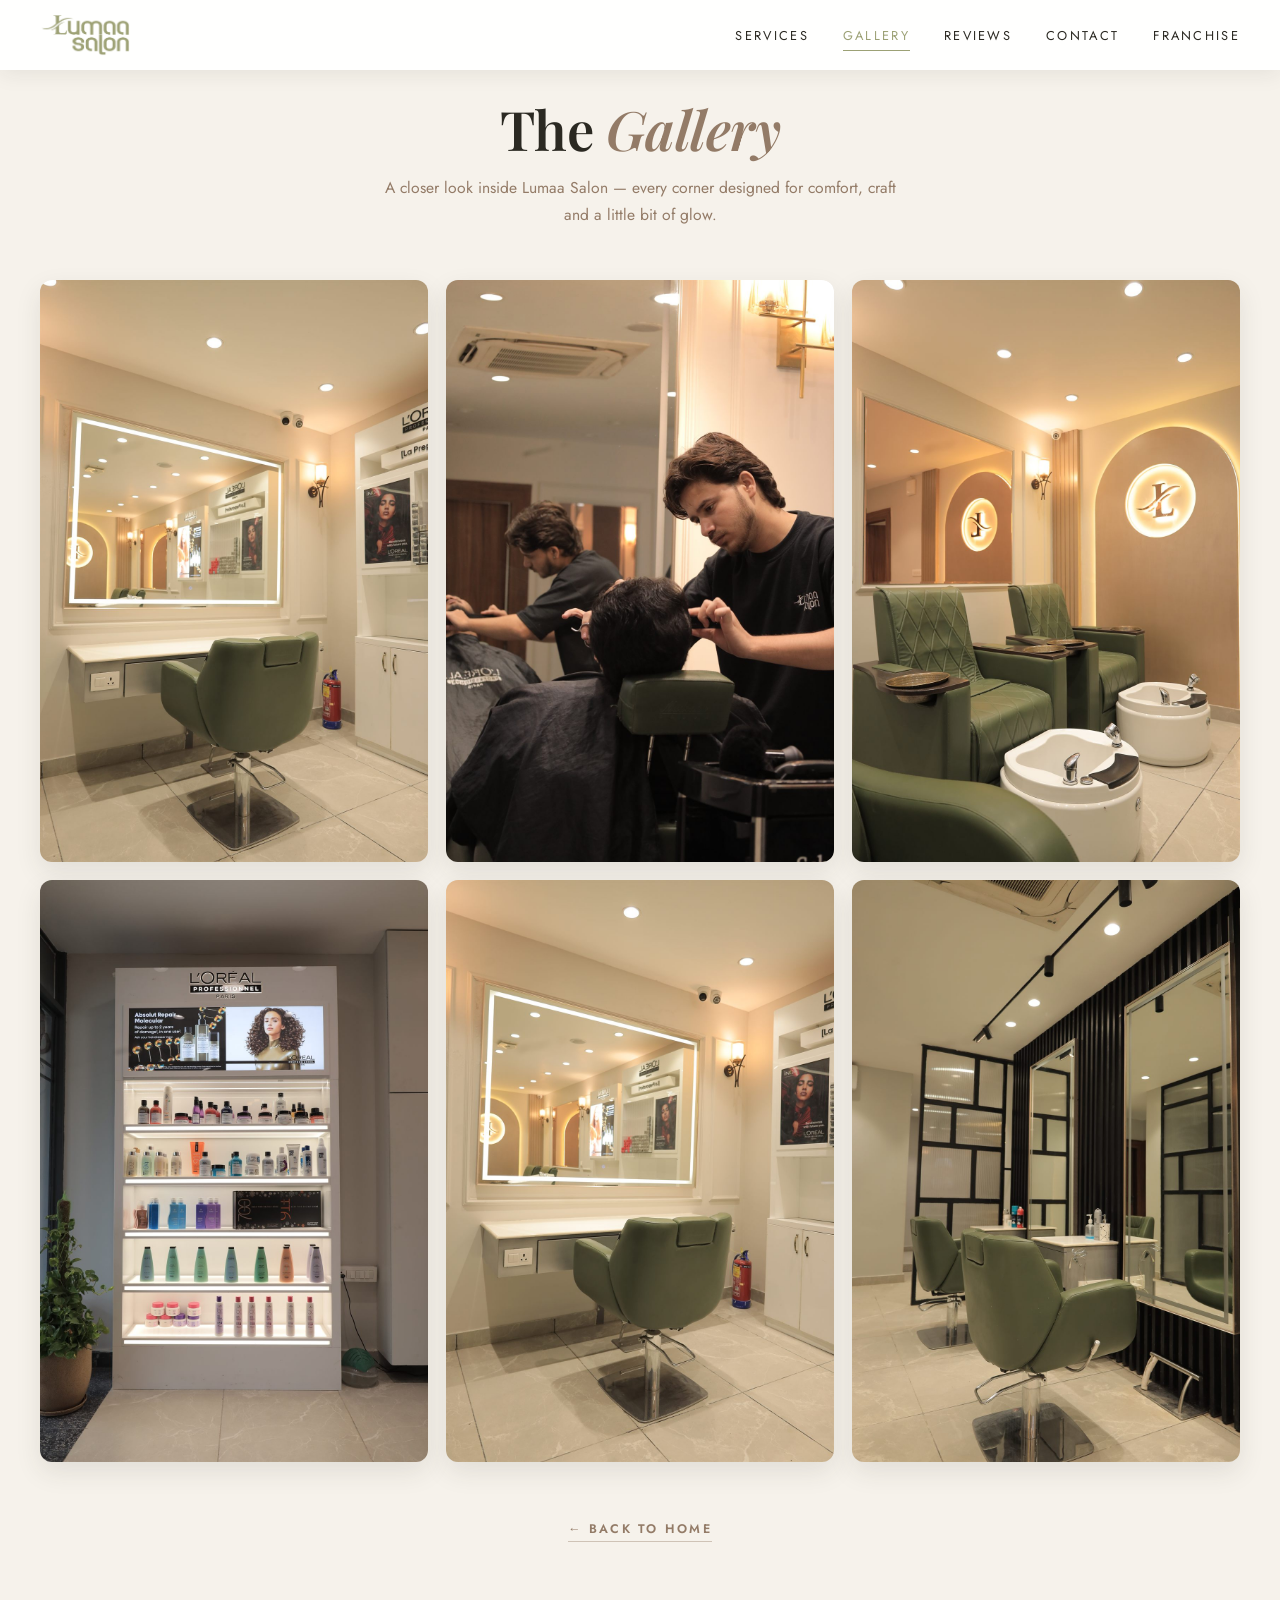
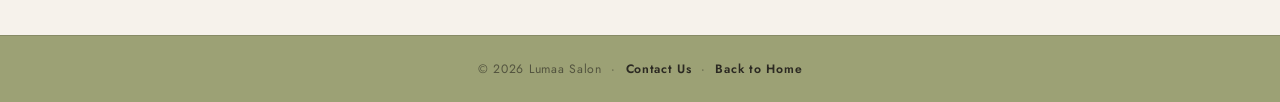
==== gallery.html @ e1a44ad6 "Add files via upload" ====
<!DOCTYPE html>
<html lang="en">
<head>
  <meta charset="UTF-8" />
  <meta name="viewport" content="width=device-width, initial-scale=1.0" />
  <title>Gallery — Lumaa Salon</title>
  <meta name="description" content="Step inside Lumaa Salon — our styling floor, wash lounge, product bar, grooming studio and relaxation spaces." />
  <link rel="icon" type="image/webp" href="images/lumaa-logo-white.webp" />
  <link rel="preconnect" href="https://fonts.googleapis.com" />
  <link rel="preconnect" href="https://fonts.gstatic.com" crossorigin />
  <link href="https://fonts.googleapis.com/css2?family=Cormorant+Garamond:ital,wght@0,400;0,600;1,500&family=Playfair+Display:ital,wght@0,600;1,700&family=Jost:wght@300;400;600&display=swap" rel="stylesheet" />
  <style>
    *, *::before, *::after { box-sizing: border-box; margin: 0; padding: 0; }

    :root {
      --cream: #EED9BF;
      --sage:  #9CA175;
      --offwhite: #F6F2EB;
      --earth: #937B67;
      --deep:  #2E3326;
      --ink:   #2B2922;
      --white: #FFFFFF;
      --cream-rgb: 238, 217, 191;
      --sage-rgb:  156, 161, 117;
      --earth-rgb: 147, 123, 103;
      --deep-rgb:  46, 51, 38;
      --ink-rgb:   43, 41, 34;
      --serif:   'Playfair Display', serif;
      --display: 'Cormorant Garamond', serif;
      --sans:    'Jost', sans-serif;
    }

    html { scroll-behavior: smooth; }
    body { font-family: var(--sans); background: var(--offwhite); color: var(--ink); -webkit-font-smoothing: antialiased; }
    a { text-decoration: none; color: inherit; }
    img { display: block; max-width: 100%; }

    /* ── NAVBAR (solid, light) ── */
    .navbar {
      position: fixed; inset: 0 0 auto 0; z-index: 50;
      display: flex; align-items: center; justify-content: space-between;
      padding: 14px 40px;
      background: rgba(255,255,255,0.95);
      backdrop-filter: blur(10px);
      box-shadow: 0 4px 20px rgba(var(--ink-rgb), 0.08);
    }
    .brand { display: inline-flex; align-items: center; }
    .logo { height: 42px; width: auto; }
    .nav-links { display: flex; gap: 34px; }
    .nav-links a {
      color: var(--ink); font-size: 0.8rem; letter-spacing: 0.18em;
      text-transform: uppercase; font-weight: 400;
      position: relative; padding: 4px 0; transition: color 0.2s ease;
    }
    .nav-links a::after {
      content: ''; position: absolute; left: 0; bottom: -2px;
      width: 0; height: 1px; background: var(--sage);
      transition: width 0.3s ease;
    }
    .nav-links a:hover::after, .nav-links a.active::after { width: 100%; }
    .nav-links a:hover, .nav-links a.active { color: var(--sage); }
    .hamburger {
      display: none; flex-direction: column; gap: 5px;
      background: none; border: 0; cursor: pointer; padding: 6px;
    }
    .hamburger span { width: 24px; height: 2px; background: var(--ink); transition: transform 0.3s ease, opacity 0.3s ease; }
    .hamburger.active span:nth-child(1) { transform: translateY(7px) rotate(45deg); }
    .hamburger.active span:nth-child(2) { opacity: 0; }
    .hamburger.active span:nth-child(3) { transform: translateY(-7px) rotate(-45deg); }

    /* ── SLIM INTRO ── */
    .gallery-hero { text-align: center; padding: 100px 24px 6px; }
    .gallery-hero .eyebrow {
      font-family: var(--sans); text-transform: uppercase;
      letter-spacing: 0.34em; font-size: 0.7rem; font-weight: 600;
      color: var(--earth); margin-bottom: 14px;
    }
    .gallery-hero h1 {
      font-family: var(--serif); font-weight: 600;
      font-size: clamp(2.1rem, 5vw, 3.4rem);
      color: var(--ink); letter-spacing: -0.01em; line-height: 1.05;
    }
    .gallery-hero h1 em { font-style: italic; color: var(--earth); }
    .gallery-hero .rule { width: 46px; height: 2px; background: var(--sage); margin: 14px auto 0; opacity: 0.85; }
    .gallery-hero .sub { margin: 18px auto 0; max-width: 540px; font-size: 0.98rem; line-height: 1.7; color: var(--earth); }

    /* ── PHOTO GRID ── */
    .gallery-wrap { padding: 46px 40px 96px; }
    .gallery-inner { max-width: 1200px; margin: 0 auto; }
    .pg-grid { display: grid; grid-template-columns: repeat(3, 1fr); gap: 18px; }

    .pg-item {
      position: relative;
      aspect-ratio: 2 / 3;
      border-radius: 12px;
      overflow: hidden;
      cursor: pointer;
      background: #e9e3d9;
      box-shadow: 0 10px 26px rgba(var(--deep-rgb), 0.10);
      transition: transform 0.5s cubic-bezier(0.22, 1, 0.36, 1), box-shadow 0.5s cubic-bezier(0.22, 1, 0.36, 1);
    }
    .pg-item:hover { transform: translateY(-6px); box-shadow: 0 22px 48px rgba(var(--deep-rgb), 0.24); }
    .pg-item img { width: 100%; height: 100%; object-fit: cover; transition: transform 0.7s cubic-bezier(0.22, 1, 0.36, 1); }
    .pg-item:hover img { transform: scale(1.06); }
    .pg-scrim {
      position: absolute; inset: 0;
      background: linear-gradient(to top, rgba(var(--deep-rgb), 0.74) 0%, rgba(var(--deep-rgb), 0.14) 42%, rgba(var(--deep-rgb), 0) 66%);
      opacity: 0; transition: opacity 0.45s ease; pointer-events: none;
    }
    .pg-item:hover .pg-scrim { opacity: 1; }
    .pg-cap {
      position: absolute; left: 20px; right: 20px; bottom: 18px; z-index: 2;
      opacity: 0; transform: translateY(12px);
      transition: opacity 0.45s ease, transform 0.5s cubic-bezier(0.22, 1, 0.36, 1);
      pointer-events: none;
    }
    .pg-item:hover .pg-cap { opacity: 1; transform: none; }
    .pg-eyebrow { display: block; font-size: 0.62rem; letter-spacing: 0.26em; text-transform: uppercase; color: var(--cream); margin-bottom: 6px; }
    .pg-title { display: block; font-family: var(--serif); font-size: 1.18rem; color: var(--white); line-height: 1.2; }
    .pg-title::after { content: ''; display: block; width: 0; height: 2px; background: var(--sage); margin-top: 8px; transition: width 0.5s ease 0.05s; }
    .pg-item:hover .pg-title::after { width: 40px; }

    /* scroll-reveal */
    .reveal { opacity: 0; transform: translateY(34px); will-change: opacity, transform; transition: opacity 0.7s ease, transform 0.7s cubic-bezier(0.22, 1, 0.36, 1); }
    .reveal.is-visible { opacity: 1; transform: none; }

    .back-home { text-align: center; margin-top: 54px; }
    .back-home a {
      font-size: 0.78rem; letter-spacing: 0.18em; text-transform: uppercase;
      color: var(--earth); font-weight: 600; border-bottom: 1px solid rgba(var(--earth-rgb), 0.4);
      padding-bottom: 3px; transition: color 0.2s ease, border-color 0.2s ease;
    }
    .back-home a:hover { color: var(--sage); border-color: var(--sage); }

    /* ── LIGHTBOX ── */
    .lb {
      position: fixed; inset: 0; z-index: 100;
      display: none; align-items: center; justify-content: center;
      background: rgba(22, 24, 18, 0.93);
      -webkit-backdrop-filter: blur(6px); backdrop-filter: blur(6px);
      opacity: 0; transition: opacity 0.3s ease;
    }
    .lb.open { display: flex; opacity: 1; }
    .lb-stage { position: relative; max-width: 90vw; max-height: 84vh; display: flex; flex-direction: column; align-items: center; }
    .lb-img {
      max-width: 90vw; max-height: 78vh; width: auto; height: auto;
      border-radius: 10px; box-shadow: 0 24px 70px rgba(0,0,0,0.55);
      animation: lb-pop 0.35s cubic-bezier(0.22, 1, 0.36, 1);
    }
    @keyframes lb-pop { from { opacity: 0; transform: scale(0.965); } to { opacity: 1; transform: none; } }
    .lb-cap { margin-top: 16px; text-align: center; color: var(--white); }
    .lb-cap .pg-eyebrow { color: var(--cream); }
    .lb-cap .lb-title { font-family: var(--serif); font-size: 1.25rem; }
    .lb-count { margin-top: 4px; font-size: 0.74rem; letter-spacing: 0.14em; color: rgba(255,255,255,0.6); }
    .lb-btn {
      position: absolute; top: 50%; transform: translateY(-50%);
      width: 52px; height: 52px; border-radius: 50%;
      background: rgba(255,255,255,0.1); border: 1px solid rgba(255,255,255,0.25);
      color: var(--white); font-size: 1.5rem; line-height: 1; cursor: pointer;
      display: grid; place-items: center;
      transition: background 0.2s ease, transform 0.2s ease;
    }
    .lb-btn:hover { background: var(--sage); }
    .lb-prev { left: -70px; }
    .lb-next { right: -70px; }
    .lb-close {
      position: absolute; top: 22px; right: 26px;
      width: 46px; height: 46px; border-radius: 50%;
      background: rgba(255,255,255,0.1); border: 1px solid rgba(255,255,255,0.25);
      color: var(--white); font-size: 1.5rem; cursor: pointer;
      display: grid; place-items: center; transition: background 0.2s ease;
    }
    .lb-close:hover { background: var(--sage); }

    /* touch / no-hover: show captions by default */
    @media (hover: none) {
      .pg-scrim { opacity: 1; }
      .pg-cap { opacity: 1; transform: none; }
      .pg-title::after { width: 40px; }
    }

    /* ── RESPONSIVE ── */
    @media (max-width: 980px) {
      .navbar { padding: 12px 24px; }
      .gallery-wrap { padding: 40px 26px 84px; }
      .pg-grid { grid-template-columns: 1fr 1fr; gap: 14px; }
      .lb-prev { left: 8px; } .lb-next { right: 8px; }
    }
    @media (max-width: 640px) {
      .navbar { padding: 12px 16px; }
      .nav-links { display: none; flex-direction: column; gap: 0;
        position: absolute; top: 100%; left: 0; right: 0;
        background: #fff; box-shadow: 0 8px 24px rgba(43,41,34,0.1);
        max-height: 0; overflow: hidden; transition: max-height 0.35s ease; }
      .nav-links.open { display: flex; max-height: 360px; }
      .nav-links a { padding: 15px 24px; border-top: 1px solid rgba(43,41,34,0.07); }
      .hamburger { display: flex; }
      .gallery-hero { padding: 78px 16px 4px; }
      .gallery-wrap { padding: 32px 16px 68px; }
      .pg-grid { gap: 10px; }
      .lb-close { top: 14px; right: 14px; }
      .lb-btn { width: 42px; height: 42px; }
    }
  </style>
</head>
<body>

  <!-- ── NAVBAR ── -->
  <header class="navbar" id="navbar">
    <a href="index.html" class="brand">
      <img src="images/lumaa-logo-olive.webp" alt="Lumaa Salon" class="logo" />
    </a>
    <nav class="nav-links" id="navLinks">
      <a href="index.html#services">Services</a>
      <a href="gallery.html" class="active">Gallery</a>
      <a href="index.html#reviews">Reviews</a>
      <a href="index.html#contact">Contact</a>
      <a href="https://docs.google.com/forms/d/e/1FAIpQLScYBFybON-J7nFKHJC2IQqXxigCQ_ar4FxfF-Mzsk_BcsSYzg/viewform" target="_blank" rel="noopener">Franchise</a>
    </nav>
    <button class="hamburger" id="hamburger" aria-label="Toggle menu">
      <span></span><span></span><span></span>
    </button>
  </header>

  <!-- ── SLIM INTRO ── -->
  <section class="gallery-hero">
    <h1>The <em>Gallery</em></h1>
    <span class="rule"></span>
    <p class="sub">A closer look inside Lumaa Salon — every corner designed for comfort, craft and a little bit of glow.</p>
  </section>

  <!-- ── PHOTO GRID ── -->
  <section class="gallery-wrap">
    <div class="gallery-inner">
      <div class="pg-grid" id="pgGrid">
        <figure class="pg-item reveal" data-src="images/gallery-styling-suite.jpg" data-eyebrow="Glam" data-title="Styling Suite">
          <img src="images/gallery-styling-suite.jpg" alt="Styling suite" loading="lazy" />
          <span class="pg-scrim"></span>
          <figcaption class="pg-cap"><span class="pg-eyebrow">Glam</span><span class="pg-title">Styling Suite</span></figcaption>
        </figure>
        <figure class="pg-item reveal" data-src="images/gallery-mens-grooming.jpg" data-eyebrow="In Session" data-title="Men's Grooming">
          <img src="images/gallery-mens-grooming.jpg" alt="Men's grooming in session" loading="lazy" />
          <span class="pg-scrim"></span>
          <figcaption class="pg-cap"><span class="pg-eyebrow">In Session</span><span class="pg-title">Men's Grooming</span></figcaption>
        </figure>
        <figure class="pg-item reveal" data-src="images/gallery-hair-spa.jpg" data-eyebrow="Relax" data-title="Hair Spa">
          <img src="images/gallery-hair-spa.jpg" alt="Hair spa" loading="lazy" />
          <span class="pg-scrim"></span>
          <figcaption class="pg-cap"><span class="pg-eyebrow">Relax</span><span class="pg-title">Hair Spa</span></figcaption>
        </figure>
        <figure class="pg-item reveal" data-src="images/gallery-product-bar.jpg" data-eyebrow="Curated" data-title="The Product Bar">
          <img src="images/gallery-product-bar.jpg" alt="The product bar" loading="lazy" />
          <span class="pg-scrim"></span>
          <figcaption class="pg-cap"><span class="pg-eyebrow">Curated</span><span class="pg-title">The Product Bar</span></figcaption>
        </figure>
        <figure class="pg-item reveal" data-src="images/gallery-vanity-station.jpg" data-eyebrow="Bright" data-title="Vanity Station">
          <img src="images/gallery-vanity-station.jpg" alt="Vanity station" loading="lazy" />
          <span class="pg-scrim"></span>
          <figcaption class="pg-cap"><span class="pg-eyebrow">Bright</span><span class="pg-title">Vanity Station</span></figcaption>
        </figure>
        <figure class="pg-item reveal" data-src="images/gallery-mirror-wall.jpg" data-eyebrow="Editorial" data-title="The Mirror Row">
          <img src="images/gallery-mirror-wall.jpg" alt="The mirror row" loading="lazy" />
          <span class="pg-scrim"></span>
          <figcaption class="pg-cap"><span class="pg-eyebrow">Editorial</span><span class="pg-title">The Mirror Row</span></figcaption>
        </figure>
      </div>

      <div class="back-home">
        <a href="index.html#gallery">&#8592; Back to Home</a>
      </div>
    </div>
  </section>

  <!-- ── LIGHTBOX ── -->
  <div class="lb" id="lightbox" role="dialog" aria-modal="true" aria-label="Photo viewer">
    <button class="lb-close" id="lbClose" aria-label="Close">&times;</button>
    <button class="lb-btn lb-prev" id="lbPrev" aria-label="Previous photo">&#8249;</button>
    <div class="lb-stage">
      <img class="lb-img" id="lbImg" src="" alt="" />
      <div class="lb-cap">
        <span class="pg-eyebrow" id="lbEyebrow"></span>
        <span class="lb-title" id="lbTitle"></span>
        <p class="lb-count" id="lbCount"></p>
      </div>
    </div>
    <button class="lb-btn lb-next" id="lbNext" aria-label="Next photo">&#8250;</button>
  </div>

  <!-- ── FOOTER ── -->
  <footer class="reviews-footer" style="background: var(--sage); border-top: 1px solid rgba(var(--ink-rgb), 0.18); text-align: center; padding: 24px 40px; font-size: 0.76rem; color: rgba(var(--ink-rgb), 0.65); letter-spacing: 0.06em;">
    <p>&copy; 2026 Lumaa Salon &nbsp;&middot;&nbsp; <a href="index.html#contact" style="color: var(--ink); font-weight: 600;">Contact Us</a> &nbsp;&middot;&nbsp; <a href="index.html" style="color: var(--ink); font-weight: 600;">Back to Home</a></p>
  </footer>

  <script>
    /* Hamburger menu */
    (function () {
      var hamburger = document.getElementById('hamburger');
      var navLinks  = document.getElementById('navLinks');
      if (hamburger && navLinks) {
        hamburger.addEventListener('click', function () {
          navLinks.classList.toggle('open');
          hamburger.classList.toggle('active');
        });
      }
    })();

    /* Scroll-reveal — staggered fade/slide-up as tiles enter the viewport */
    (function () {
      var items = document.querySelectorAll('.pg-item.reveal');
      if (!('IntersectionObserver' in window)) {
        items.forEach(function (el) { el.classList.add('is-visible'); });
        return;
      }
      var obs = new IntersectionObserver(function (entries) {
        entries.forEach(function (entry) {
          if (entry.isIntersecting) {
            var el = entry.target;
            // stagger within each row of 3
            var i = Array.prototype.indexOf.call(items, el);
            el.style.transitionDelay = (0.06 * (i % 3)) + 's';
            el.classList.add('is-visible');
            obs.unobserve(el);
          }
        });
      }, { threshold: 0.12 });
      items.forEach(function (el) { obs.observe(el); });
    })();

    /* Lightbox — click a photo to view it large, with prev/next + keyboard */
    (function () {
      var figs = Array.prototype.slice.call(document.querySelectorAll('.pg-item'));
      var lb    = document.getElementById('lightbox');
      var img   = document.getElementById('lbImg');
      var eyeb  = document.getElementById('lbEyebrow');
      var title = document.getElementById('lbTitle');
      var count = document.getElementById('lbCount');
      var idx = 0;

      function show(i) {
        idx = (i + figs.length) % figs.length;
        var f = figs[idx];
        img.src = f.getAttribute('data-src');
        img.alt = f.getAttribute('data-title') || '';
        eyeb.textContent  = f.getAttribute('data-eyebrow') || '';
        title.textContent = f.getAttribute('data-title') || '';
        count.textContent = (idx + 1) + ' / ' + figs.length;
        // restart pop animation
        img.style.animation = 'none';
        // eslint-disable-next-line no-unused-expressions
        img.offsetHeight;
        img.style.animation = '';
      }
      function open(i) { show(i); lb.classList.add('open'); document.body.style.overflow = 'hidden'; }
      function close() { lb.classList.remove('open'); document.body.style.overflow = ''; }

      figs.forEach(function (f, i) {
        f.addEventListener('click', function () { open(i); });
      });
      document.getElementById('lbClose').addEventListener('click', close);
      document.getElementById('lbPrev').addEventListener('click', function (e) { e.stopPropagation(); show(idx - 1); });
      document.getElementById('lbNext').addEventListener('click', function (e) { e.stopPropagation(); show(idx + 1); });
      lb.addEventListener('click', function (e) { if (e.target === lb || e.target.classList.contains('lb-stage')) close(); });
      document.addEventListener('keydown', function (e) {
        if (!lb.classList.contains('open')) return;
        if (e.key === 'Escape') close();
        else if (e.key === 'ArrowLeft') show(idx - 1);
        else if (e.key === 'ArrowRight') show(idx + 1);
      });
    })();
  </script>

</body>
</html>
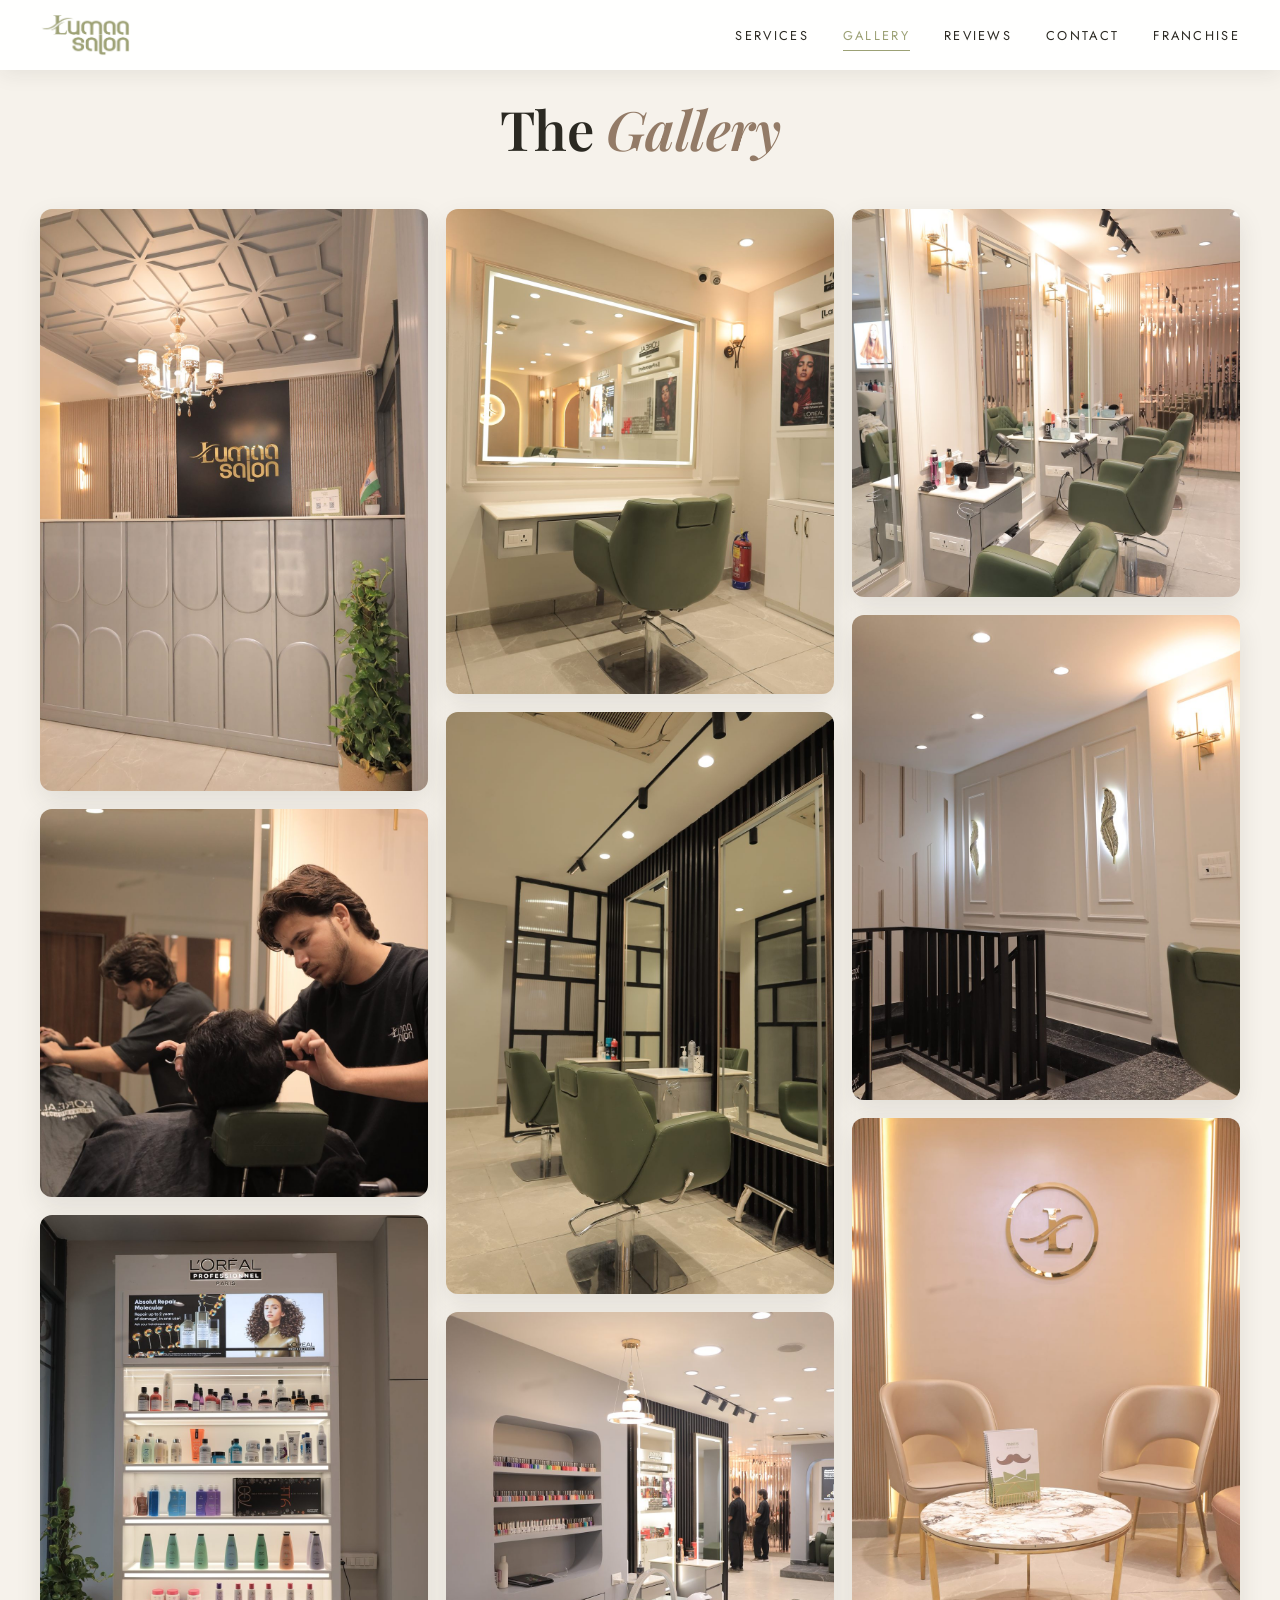
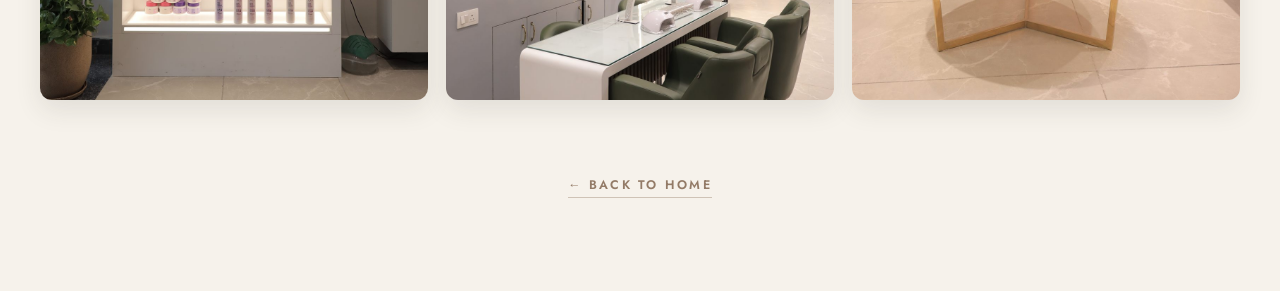
==== commit 908a63d8: "Add files via upload" ====
--- a/gallery.html
+++ b/gallery.html
@@ -3,9 +3,10 @@
 <head>
   <meta charset="UTF-8" />
   <meta name="viewport" content="width=device-width, initial-scale=1.0" />
+  <meta name="color-scheme" content="light" />
   <title>Gallery — Lumaa Salon</title>
   <meta name="description" content="Step inside Lumaa Salon — our styling floor, wash lounge, product bar, grooming studio and relaxation spaces." />
-  <link rel="icon" type="image/webp" href="images/lumaa-logo-white.webp" />
+  <link rel="icon" type="image/webp" href="images/brand/lumaa-logo-white.webp" />
   <link rel="preconnect" href="https://fonts.googleapis.com" />
   <link rel="preconnect" href="https://fonts.gstatic.com" crossorigin />
   <link href="https://fonts.googleapis.com/css2?family=Cormorant+Garamond:ital,wght@0,400;0,600;1,500&family=Playfair+Display:ital,wght@0,600;1,700&family=Jost:wght@300;400;600&display=swap" rel="stylesheet" />
@@ -30,12 +31,14 @@
       --sans:    'Jost', sans-serif;
     }
 
-    html { scroll-behavior: smooth; }
+    /* fixed light palette — opt out of OS dark mode so browser-painted UI
+       (scrollbars, form controls) stays light too */
+    html { scroll-behavior: smooth; color-scheme: light; }
     body { font-family: var(--sans); background: var(--offwhite); color: var(--ink); -webkit-font-smoothing: antialiased; }
     a { text-decoration: none; color: inherit; }
     img { display: block; max-width: 100%; }
 
-    /* ── NAVBAR (solid, light) ── */
+    /* — NAVBAR (solid, light) — */
     .navbar {
       position: fixed; inset: 0 0 auto 0; z-index: 50;
       display: flex; align-items: center; justify-content: space-between;
@@ -68,7 +71,7 @@
     .hamburger.active span:nth-child(2) { opacity: 0; }
     .hamburger.active span:nth-child(3) { transform: translateY(-7px) rotate(-45deg); }
 
-    /* ── SLIM INTRO ── */
+    /* — SLIM INTRO — */
     .gallery-hero { text-align: center; padding: 100px 24px 6px; }
     .gallery-hero .eyebrow {
       font-family: var(--sans); text-transform: uppercase;
@@ -84,14 +87,24 @@
     .gallery-hero .rule { width: 46px; height: 2px; background: var(--sage); margin: 14px auto 0; opacity: 0.85; }
     .gallery-hero .sub { margin: 18px auto 0; max-width: 540px; font-size: 0.98rem; line-height: 1.7; color: var(--earth); }
 
-    /* ── PHOTO GRID ── */
+    /* — MASONRY PHOTO GRID — */
     .gallery-wrap { padding: 46px 40px 96px; }
     .gallery-inner { max-width: 1200px; margin: 0 auto; }
-    .pg-grid { display: grid; grid-template-columns: repeat(3, 1fr); gap: 18px; }
+
+    /* CSS columns give the staggered masonry flow; tiles fill top-to-bottom
+       down column 1, then column 2, then column 3. */
+    .pg-grid {
+      column-count: 3;
+      column-gap: 18px;
+    }
 
     .pg-item {
       position: relative;
-      aspect-ratio: 2 / 3;
+      display: block;
+      width: 100%;
+      break-inside: avoid;
+      -webkit-column-break-inside: avoid;
+      margin-bottom: 18px;
       border-radius: 12px;
       overflow: hidden;
       cursor: pointer;
@@ -102,23 +115,12 @@
     .pg-item:hover { transform: translateY(-6px); box-shadow: 0 22px 48px rgba(var(--deep-rgb), 0.24); }
     .pg-item img { width: 100%; height: 100%; object-fit: cover; transition: transform 0.7s cubic-bezier(0.22, 1, 0.36, 1); }
     .pg-item:hover img { transform: scale(1.06); }
-    .pg-scrim {
-      position: absolute; inset: 0;
-      background: linear-gradient(to top, rgba(var(--deep-rgb), 0.74) 0%, rgba(var(--deep-rgb), 0.14) 42%, rgba(var(--deep-rgb), 0) 66%);
-      opacity: 0; transition: opacity 0.45s ease; pointer-events: none;
-    }
-    .pg-item:hover .pg-scrim { opacity: 1; }
-    .pg-cap {
-      position: absolute; left: 20px; right: 20px; bottom: 18px; z-index: 2;
-      opacity: 0; transform: translateY(12px);
-      transition: opacity 0.45s ease, transform 0.5s cubic-bezier(0.22, 1, 0.36, 1);
-      pointer-events: none;
-    }
-    .pg-item:hover .pg-cap { opacity: 1; transform: none; }
-    .pg-eyebrow { display: block; font-size: 0.62rem; letter-spacing: 0.26em; text-transform: uppercase; color: var(--cream); margin-bottom: 6px; }
-    .pg-title { display: block; font-family: var(--serif); font-size: 1.18rem; color: var(--white); line-height: 1.2; }
-    .pg-title::after { content: ''; display: block; width: 0; height: 2px; background: var(--sage); margin-top: 8px; transition: width 0.5s ease 0.05s; }
-    .pg-item:hover .pg-title::after { width: 40px; }
+
+    /* All nine source photos are the same 2:3 portrait, so the varied rhythm
+       comes from the tiles: three repeating heights down each column. */
+    .pg-item.t-tall  { aspect-ratio: 2 / 3; }
+    .pg-item.t-mid   { aspect-ratio: 4 / 5; }
+    .pg-item.t-short { aspect-ratio: 1 / 1; }
 
     /* scroll-reveal */
     .reveal { opacity: 0; transform: translateY(34px); will-change: opacity, transform; transition: opacity 0.7s ease, transform 0.7s cubic-bezier(0.22, 1, 0.36, 1); }
@@ -132,7 +134,7 @@
     }
     .back-home a:hover { color: var(--sage); border-color: var(--sage); }
 
-    /* ── LIGHTBOX ── */
+    /* — LIGHTBOX — */
     .lb {
       position: fixed; inset: 0; z-index: 100;
       display: none; align-items: center; justify-content: center;
@@ -141,9 +143,11 @@
       opacity: 0; transition: opacity 0.3s ease;
     }
     .lb.open { display: flex; opacity: 1; }
-    .lb-stage { position: relative; max-width: 90vw; max-height: 84vh; display: flex; flex-direction: column; align-items: center; }
+    /* Leave room for the prev/next buttons so a wide photo never pushes them
+       off-screen (they sit inside .lb, which is the full viewport). */
+    .lb-stage { position: relative; max-width: calc(100vw - 160px); max-height: 84vh; display: flex; flex-direction: column; align-items: center; }
     .lb-img {
-      max-width: 90vw; max-height: 78vh; width: auto; height: auto;
+      max-width: calc(100vw - 160px); max-height: 78vh; width: auto; height: auto;
       border-radius: 10px; box-shadow: 0 24px 70px rgba(0,0,0,0.55);
       animation: lb-pop 0.35s cubic-bezier(0.22, 1, 0.36, 1);
     }
@@ -161,8 +165,9 @@
       transition: background 0.2s ease, transform 0.2s ease;
     }
     .lb-btn:hover { background: var(--sage); }
-    .lb-prev { left: -70px; }
-    .lb-next { right: -70px; }
+    /* anchored to the overlay edges, not the image, so they stay reachable */
+    .lb-prev { left: 24px; }
+    .lb-next { right: 24px; }
     .lb-close {
       position: absolute; top: 22px; right: 26px;
       width: 46px; height: 46px; border-radius: 50%;
@@ -172,18 +177,26 @@
     }
     .lb-close:hover { background: var(--sage); }
 
-    /* touch / no-hover: show captions by default */
-    @media (hover: none) {
-      .pg-scrim { opacity: 1; }
-      .pg-cap { opacity: 1; transform: none; }
-      .pg-title::after { width: 40px; }
-    }
-
-    /* ── RESPONSIVE ── */
+    /* — RESPONSIVE — */
     @media (max-width: 980px) {
       .navbar { padding: 12px 24px; }
       .gallery-wrap { padding: 40px 26px 84px; }
-      .pg-grid { grid-template-columns: 1fr 1fr; gap: 14px; }
+      .pg-grid { column-count: 2; column-gap: 14px; }
+      .pg-item { margin-bottom: 14px; }
+
+      /* Two columns split the 9 tiles 5/4. These heights are solved so both
+         columns total the same, keeping the grid's bottom edge level instead
+         of leaving a blank run under the shorter column. */
+      .pg-item:nth-child(1) { aspect-ratio: 2 / 3; }
+      .pg-item:nth-child(2) { aspect-ratio: 2 / 3; }
+      .pg-item:nth-child(3) { aspect-ratio: 1 / 1; }
+      .pg-item:nth-child(4) { aspect-ratio: 1 / 1; }
+      .pg-item:nth-child(5) { aspect-ratio: 1 / 1; }
+      .pg-item:nth-child(6) { aspect-ratio: 2 / 3; }
+      .pg-item:nth-child(7) { aspect-ratio: 2 / 3; }
+      .pg-item:nth-child(8) { aspect-ratio: 2 / 3; }
+      .pg-item:nth-child(9) { aspect-ratio: 2 / 3; }
+
       .lb-prev { left: 8px; } .lb-next { right: 8px; }
     }
     @media (max-width: 640px) {
@@ -197,7 +210,8 @@
       .hamburger { display: flex; }
       .gallery-hero { padding: 78px 16px 4px; }
       .gallery-wrap { padding: 32px 16px 68px; }
-      .pg-grid { gap: 10px; }
+      .pg-grid { column-count: 2; column-gap: 10px; }
+      .pg-item { margin-bottom: 10px; }
       .lb-close { top: 14px; right: 14px; }
       .lb-btn { width: 42px; height: 42px; }
     }
@@ -205,10 +219,10 @@
 </head>
 <body>
 
-  <!-- ── NAVBAR ── -->
+  <!-- — NAVBAR — -->
   <header class="navbar" id="navbar">
     <a href="index.html" class="brand">
-      <img src="images/lumaa-logo-olive.webp" alt="Lumaa Salon" class="logo" />
+      <img src="images/brand/lumaa-logo-olive.webp" alt="Lumaa Salon" class="logo" />
     </a>
     <nav class="nav-links" id="navLinks">
       <a href="index.html#services">Services</a>
@@ -222,46 +236,42 @@
     </button>
   </header>
 
-  <!-- ── SLIM INTRO ── -->
+  <!-- — SLIM INTRO — -->
   <section class="gallery-hero">
     <h1>The <em>Gallery</em></h1>
     <span class="rule"></span>
-    <p class="sub">A closer look inside Lumaa Salon — every corner designed for comfort, craft and a little bit of glow.</p>
   </section>
 
-  <!-- ── PHOTO GRID ── -->
+  <!-- — PHOTO GRID — -->
   <section class="gallery-wrap">
     <div class="gallery-inner">
       <div class="pg-grid" id="pgGrid">
-        <figure class="pg-item reveal" data-src="images/gallery-styling-suite.jpg" data-eyebrow="Glam" data-title="Styling Suite">
-          <img src="images/gallery-styling-suite.jpg" alt="Styling suite" loading="lazy" />
-          <span class="pg-scrim"></span>
-          <figcaption class="pg-cap"><span class="pg-eyebrow">Glam</span><span class="pg-title">Styling Suite</span></figcaption>
-        </figure>
-        <figure class="pg-item reveal" data-src="images/gallery-mens-grooming.jpg" data-eyebrow="In Session" data-title="Men's Grooming">
-          <img src="images/gallery-mens-grooming.jpg" alt="Men's grooming in session" loading="lazy" />
-          <span class="pg-scrim"></span>
-          <figcaption class="pg-cap"><span class="pg-eyebrow">In Session</span><span class="pg-title">Men's Grooming</span></figcaption>
-        </figure>
-        <figure class="pg-item reveal" data-src="images/gallery-hair-spa.jpg" data-eyebrow="Relax" data-title="Hair Spa">
-          <img src="images/gallery-hair-spa.jpg" alt="Hair spa" loading="lazy" />
-          <span class="pg-scrim"></span>
-          <figcaption class="pg-cap"><span class="pg-eyebrow">Relax</span><span class="pg-title">Hair Spa</span></figcaption>
-        </figure>
-        <figure class="pg-item reveal" data-src="images/gallery-product-bar.jpg" data-eyebrow="Curated" data-title="The Product Bar">
-          <img src="images/gallery-product-bar.jpg" alt="The product bar" loading="lazy" />
-          <span class="pg-scrim"></span>
-          <figcaption class="pg-cap"><span class="pg-eyebrow">Curated</span><span class="pg-title">The Product Bar</span></figcaption>
-        </figure>
-        <figure class="pg-item reveal" data-src="images/gallery-vanity-station.jpg" data-eyebrow="Bright" data-title="Vanity Station">
-          <img src="images/gallery-vanity-station.jpg" alt="Vanity station" loading="lazy" />
-          <span class="pg-scrim"></span>
-          <figcaption class="pg-cap"><span class="pg-eyebrow">Bright</span><span class="pg-title">Vanity Station</span></figcaption>
-        </figure>
-        <figure class="pg-item reveal" data-src="images/gallery-mirror-wall.jpg" data-eyebrow="Editorial" data-title="The Mirror Row">
-          <img src="images/gallery-mirror-wall.jpg" alt="The mirror row" loading="lazy" />
-          <span class="pg-scrim"></span>
-          <figcaption class="pg-cap"><span class="pg-eyebrow">Editorial</span><span class="pg-title">The Mirror Row</span></figcaption>
+        <figure class="pg-item t-tall reveal" data-src="images/gallery/gallery-entrance.jpg" data-eyebrow="Welcome" data-title="The Entrance">
+          <img src="images/gallery/gallery-entrance.jpg" alt="The reception desk and entrance" loading="lazy" />
+        </figure>
+        <figure class="pg-item t-short reveal" data-src="images/gallery/gallery-mens-grooming.jpg" data-eyebrow="In Session" data-title="Men's Grooming">
+          <img src="images/gallery/gallery-mens-grooming.jpg" alt="Men's grooming in session" loading="lazy" />
+        </figure>
+        <figure class="pg-item t-mid reveal" data-src="images/gallery/gallery-product-bar.jpg" data-eyebrow="Curated" data-title="The Product Bar">
+          <img src="images/gallery/gallery-product-bar.jpg" alt="The product bar" loading="lazy" />
+        </figure>
+        <figure class="pg-item t-mid reveal" data-src="images/gallery/gallery-vanity-station.jpg" data-eyebrow="Bright" data-title="Vanity Station">
+          <img src="images/gallery/gallery-vanity-station.jpg" alt="Vanity station" loading="lazy" />
+        </figure>
+        <figure class="pg-item t-tall reveal" data-src="images/gallery/gallery-mirror-wall.jpg" data-eyebrow="Editorial" data-title="The Mirror Row">
+          <img src="images/gallery/gallery-mirror-wall.jpg" alt="The mirror row" loading="lazy" />
+        </figure>
+        <figure class="pg-item t-short reveal" data-src="images/gallery/gallery-nail-bar.jpg" data-eyebrow="Colour" data-title="The Nail Bar">
+          <img src="images/gallery/gallery-nail-bar.jpg" alt="The nail bar" loading="lazy" />
+        </figure>
+        <figure class="pg-item t-short reveal" data-src="images/gallery/gallery-styling-row.jpg" data-eyebrow="The Floor" data-title="Styling Row">
+          <img src="images/gallery/gallery-styling-row.jpg" alt="The styling row" loading="lazy" />
+        </figure>
+        <figure class="pg-item t-mid reveal" data-src="images/gallery/gallery-feather-wall.jpg" data-eyebrow="Detail" data-title="The Feather Wall">
+          <img src="images/gallery/gallery-feather-wall.jpg" alt="The feather wall detail" loading="lazy" />
+        </figure>
+        <figure class="pg-item t-tall reveal" data-src="images/gallery/gallery-lounge.jpg" data-eyebrow="Welcome" data-title="The Waiting Lounge">
+          <img src="images/gallery/gallery-lounge.jpg" alt="The waiting lounge" loading="lazy" />
         </figure>
       </div>
 
@@ -271,12 +281,12 @@
     </div>
   </section>
 
-  <!-- ── LIGHTBOX ── -->
+  <!-- — LIGHTBOX — -->
   <div class="lb" id="lightbox" role="dialog" aria-modal="true" aria-label="Photo viewer">
     <button class="lb-close" id="lbClose" aria-label="Close">&times;</button>
     <button class="lb-btn lb-prev" id="lbPrev" aria-label="Previous photo">&#8249;</button>
     <div class="lb-stage">
-      <img class="lb-img" id="lbImg" src="" alt="" />
+      <img class="lb-img" id="lbImg" alt="" />
       <div class="lb-cap">
         <span class="pg-eyebrow" id="lbEyebrow"></span>
         <span class="lb-title" id="lbTitle"></span>
@@ -285,11 +295,6 @@
     </div>
     <button class="lb-btn lb-next" id="lbNext" aria-label="Next photo">&#8250;</button>
   </div>
-
-  <!-- ── FOOTER ── -->
-  <footer class="reviews-footer" style="background: var(--sage); border-top: 1px solid rgba(var(--ink-rgb), 0.18); text-align: center; padding: 24px 40px; font-size: 0.76rem; color: rgba(var(--ink-rgb), 0.65); letter-spacing: 0.06em;">
-    <p>&copy; 2026 Lumaa Salon &nbsp;&middot;&nbsp; <a href="index.html#contact" style="color: var(--ink); font-weight: 600;">Contact Us</a> &nbsp;&middot;&nbsp; <a href="index.html" style="color: var(--ink); font-weight: 600;">Back to Home</a></p>
-  </footer>
 
   <script>
     /* Hamburger menu */
@@ -315,9 +320,10 @@
         entries.forEach(function (entry) {
           if (entry.isIntersecting) {
             var el = entry.target;
-            // stagger within each row of 3
-            var i = Array.prototype.indexOf.call(items, el);
-            el.style.transitionDelay = (0.06 * (i % 3)) + 's';
+            // masonry flows down columns, so stagger by how far the tile
+            // sits from the left edge rather than by source order
+            var col = Math.round(el.offsetLeft / Math.max(el.offsetWidth + 18, 1));
+            el.style.transitionDelay = (0.06 * Math.min(col, 2)) + 's';
             el.classList.add('is-visible');
             obs.unobserve(el);
           }
